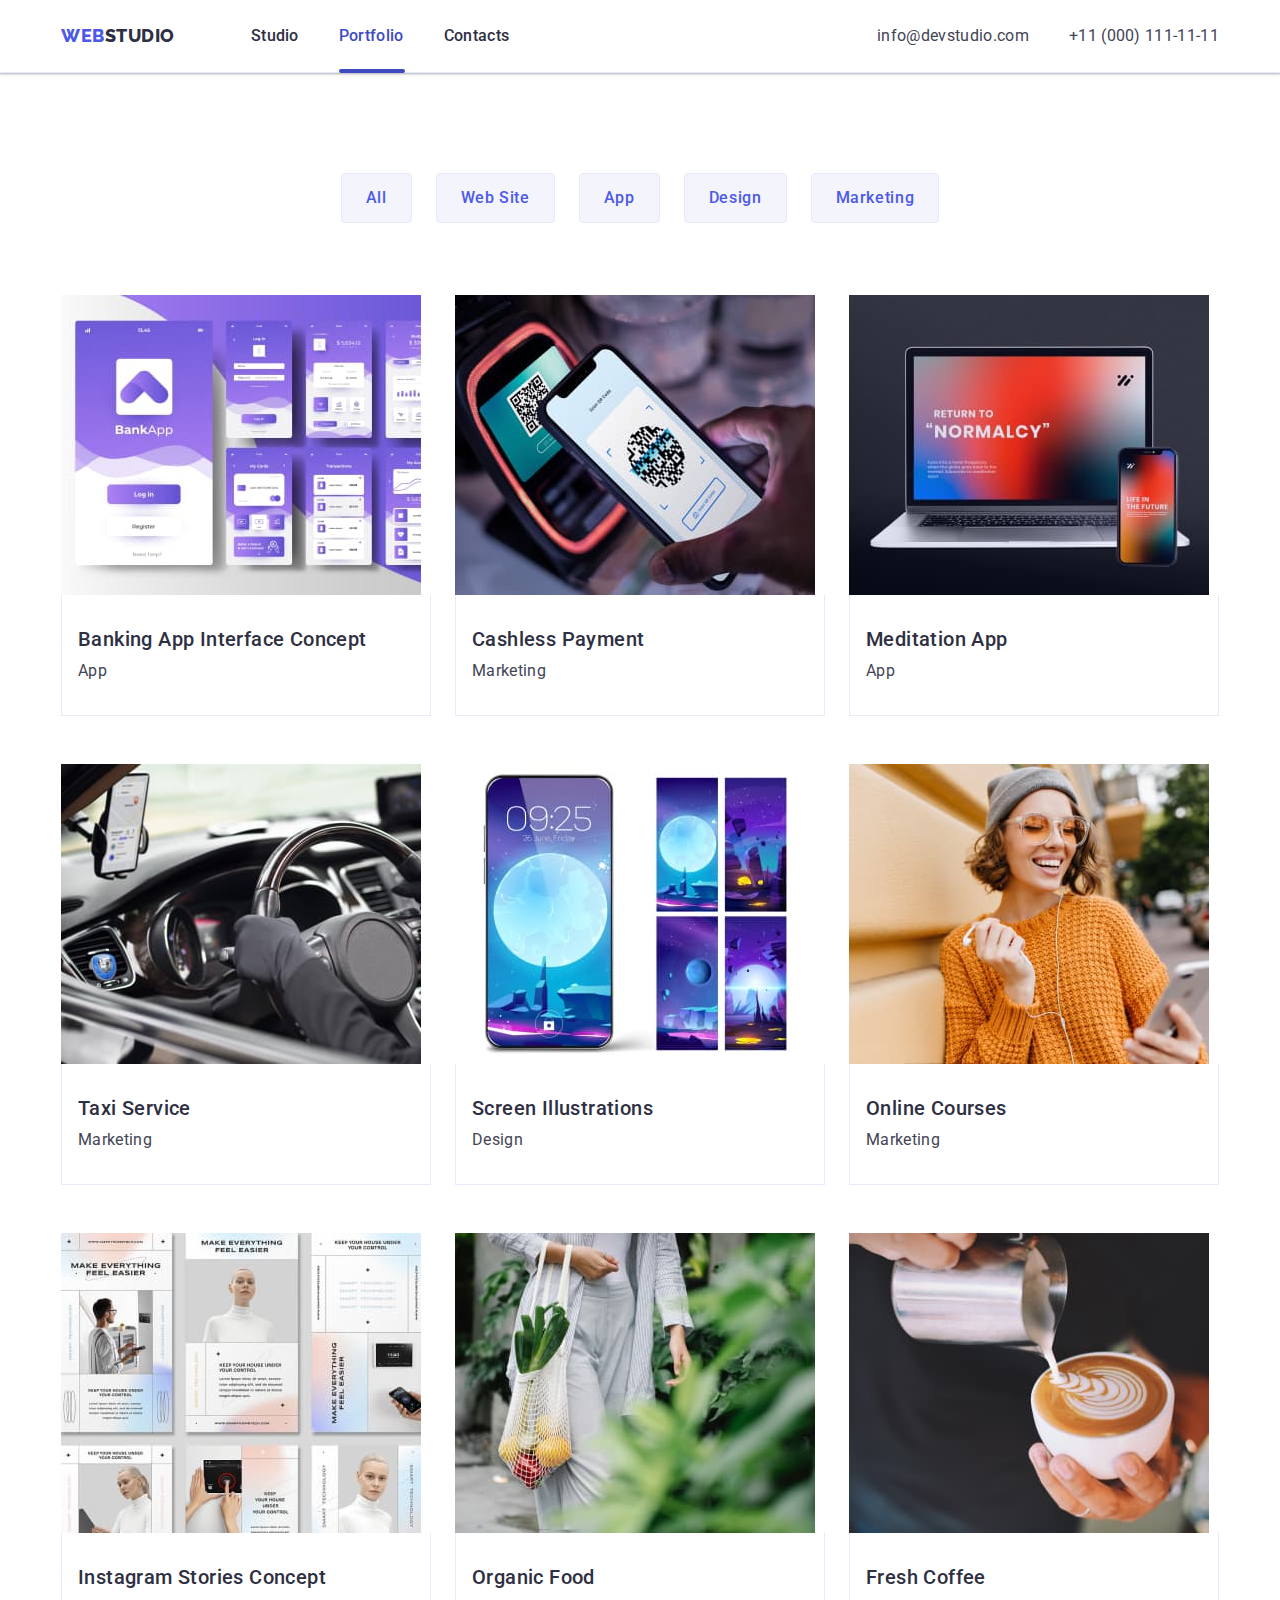
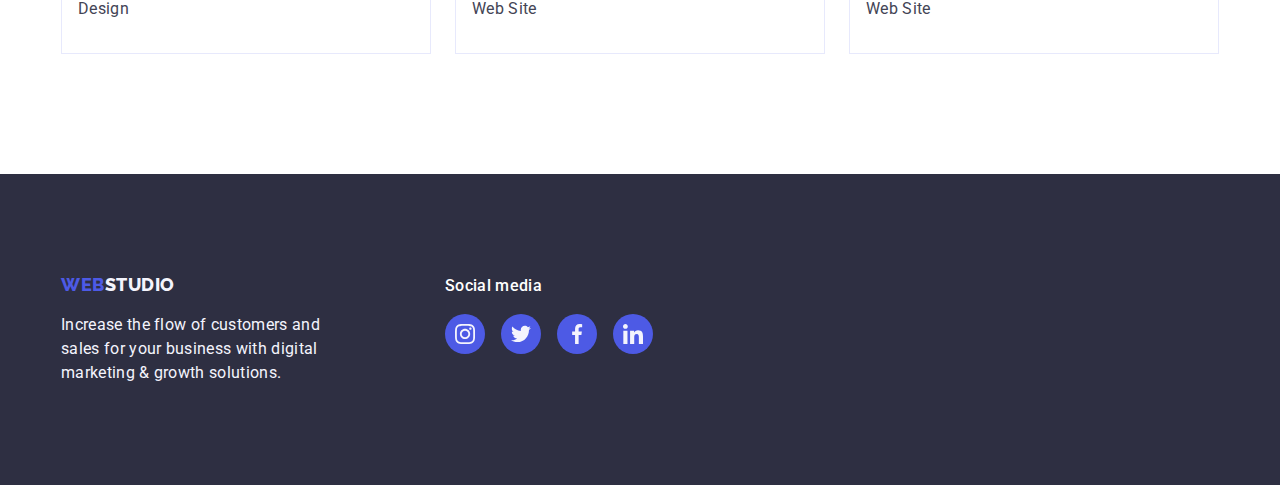
==== portfolio.html @ b8171e00 "correction 2" ====
<!DOCTYPE html>
<html lang="en">
<head>
    <meta charset="UTF-8">
    <meta http-equiv="X-UA-Compatible" content="IE=edge">
    <meta name="viewport" content="width=device-width, initial-scale=1.0">
    <title>Document</title>
    <link rel="preconnect" href="https://fonts.googleapis.com">
    <link rel="preconnect" href="https://fonts.gstatic.com" crossorigin>
    <link rel="preconnect" href="https://fonts.googleapis.com">
    <link rel="preconnect" href="https://fonts.gstatic.com" crossorigin>
    <link rel="preconnect" href="https://fonts.googleapis.com">
    <link rel="preconnect" href="https://fonts.gstatic.com" crossorigin>
    <link href="https://fonts.googleapis.com/css2?family=Raleway:wght@800&family=Roboto:wght@400;500;700&display=swap"
        rel="stylesheet">
    <link rel="stylesheet" href="https://cdnjs.cloudflare.com/ajax/libs/modern-normalize/1.1.0/modern-normalize.min.css"
        integrity="sha512-wpPYUAdjBVSE4KJnH1VR1HeZfpl1ub8YT/NKx4PuQ5NmX2tKuGu6U/JRp5y+Y8XG2tV+wKQpNHVUX03MfMFn9Q=="
        crossorigin="anonymous" referrerpolicy="no-referrer" />
    <link rel="stylesheet" href="./css/styles.css">
</head>
<body>
<!--Header-->
<header>    
        <div class="container">           
        <a href="./index.html" class="logo link"><span style="color: #4D5AE5;">Web</span>Studio</a>
        <nav>
        <ul class="list site-nav-list">
            <li class="item">
                <a href="./index.html" class="site-nav link">Studio</a>
            </li>
            <li class="item">
                <a href="Portfolio" class="site-nav current current-portfolio link">Portfolio</a>
            </li>
            <li class="item">
                <a href="Contacts" class="site-nav link">Contacts</a>
            </li>
        </ul>        
        </nav>

    <ul class="list contacts">
        <li class="item item-contacts">
            <a href="mailto:info@devstudio.com" class="header-item link">info@devstudio.com</a>
        </li>
        <li class="item item-contacts">
            <a href="tel:+11(000)111-11-11" class="header-item link">+11 (000) 111-11-11
    
            </a>
        </li>
    
    </ul>
    </div>    
 </header>   

    <!--filter portfolio-->
    <main>
        <section class="section portfolio">
            <div class="container">
            <h1 class="visually-hidden">Our works</h1>
        <ul class="list btn-list">
            <li class="btn-item">
                <button type="button" class="btn secondary">All</button>
            </li>
            <li class="btn-item">
                <button type="button" class="btn secondary">Web Site</button>
            </li>
            <li class="btn-item">
                <button type="button" class="btn secondary">App</button>
            </li>
            <li class="btn-item">
                <button type="button" class="btn secondary">Design</button>
            </li>
            <li class="btn-item">
                <button type="button" class="btn secondary">Marketing</button>
            </li>
        </ul>
           
        
                           
    <!--Портфолио фото-->
          <ul class="work-list list">
            <li class="works-item">
                <a href="" class="link works-link">
                    <div class="works-overlay-thumb">
                <img class="img" src="./images/banking.jpg"
                alt="Banking App Interface Concept" width="360">
                <p class="works-item-overlay">14 Stylish and User-Friendly App Design Concepts · Task Manager App · Calorie Tracker App · Exotic Fruit Ecommerce App ·
                Cloud Storage App</p>
                    </div>
                <div class="portfolio-item">
                <h2 class="list-title">Banking App Interface Concept</h2>
                <p class="variaty">App</p>
                </div>
                </a>
            </li>
            <li  class="works-item">
                <a href="" class="link works-link">
                    <div class="works-overlay-thumb">
                <img class="img" src="./images/cashlesspayment.jpg" alt="Cashless Payment" width="360">
                <p class="works-item-overlay">14 Stylish and User-Friendly App Design Concepts · Task Manager App · Calorie Tracker App
                    · Exotic Fruit Ecommerce App ·
                    Cloud Storage App</p>
                </div>
                <div class="portfolio-item">
                <h2 class="list-title">Cashless Payment</h2>
                <p class="variaty">Marketing</p>
                </div>
                </a>
            </li>
            <li  class="works-item">
                <a href="" class="link works-link">
                    <div class="works-overlay-thumb">
                <img class="img" src="./images/meditationapp.jpg" alt="Meditation App" width="360">
                <p class="works-item-overlay">14 Stylish and User-Friendly App Design Concepts · Task Manager App · Calorie Tracker App
                    · Exotic Fruit Ecommerce App ·
                    Cloud Storage App</p>
                </div>
                <div class="portfolio-item">
                <h2 class="list-title">Meditation App</h2>
                <p class="variaty">App</p>
                </div>
                </a>
            </li>
            <li  class="works-item">
                <a href="" class="link works-link">
                    <div class="works-overlay-thumb">
                <img class="img" src="./images/taxiservice.jpg" alt="Taxi Service" width="360">
                <p class="works-item-overlay">14 Stylish and User-Friendly App Design Concepts · Task Manager App · Calorie Tracker App
                    · Exotic Fruit Ecommerce App ·
                    Cloud Storage App</p>
                </div>
                <div class="portfolio-item">
                <h2 class="list-title">Taxi Service</h2>
                <p class="variaty">Marketing</p>
                </div>
                </a>
            </li>
            <li  class="works-item">
                <a href="" class="link works-link">
                    <div class="works-overlay-thumb">
                <img class="img" src="./images/screenillustrations.jpg" alt="Screen Illustrations" width="360">
                <p class="works-item-overlay">14 Stylish and User-Friendly App Design Concepts · Task Manager App · Calorie Tracker App
                    · Exotic Fruit Ecommerce App ·
                    Cloud Storage App</p>
                </div>
                <div class="portfolio-item">
                <h2 class="list-title">Screen Illustrations</h2>
                <p class="variaty">Design</p>
                </div>
                </a>
            </li>
            <li  class="works-item">
                <a href="" class="link works-link">
                    <div class="works-overlay-thumb">
                <img class="img" src="./images/onlinecourses.jpg" alt="Online Courses" width="360">
                <p class="works-item-overlay">14 Stylish and User-Friendly App Design Concepts · Task Manager App · Calorie Tracker App
                    · Exotic Fruit Ecommerce App ·
                    Cloud Storage App</p>
                </div>
                <div class="portfolio-item">
                <h2 class="list-title">Online Courses</h2>
                <p class="variaty">Marketing</p>
                </div>
                </a>
            </li>
            <li  class="works-item">
                <a href="" class="link works-link">
                    <div class="works-overlay-thumb">
                <img class="img" src="./images/instagram.jpg" alt="Instagram Stories Concept" width="360">
                <p class="works-item-overlay">14 Stylish and User-Friendly App Design Concepts · Task Manager App · Calorie Tracker App
                    · Exotic Fruit Ecommerce App ·
                    Cloud Storage App</p>
                </div>
                <div class="portfolio-item">
                <h2 class="list-title">Instagram Stories Concept</h2>
                <p class="variaty">Design</p>
                </div>
                </a>
            </li>
            <li  class="works-item">
                <a href="" class="link works-link">
                    <div class="works-overlay-thumb">
                <img class="img" src="./images/organicfood.jpg" alt="Organic Food" width="360">
                <p class="works-item-overlay">14 Stylish and User-Friendly App Design Concepts · Task Manager App · Calorie Tracker App
                    · Exotic Fruit Ecommerce App ·
                    Cloud Storage App</p>
                </div>
                <div class="portfolio-item">
                <h2 class="list-title">Organic Food</h2>
                <p class="variaty">Web Site</p>
                </div>
                </a>
            </li>
            <li  class="works-item">
                <a href="" class="link works-link">
                    <div class="works-overlay-thumb">
                <img class="img" src="./images/freshcoffee.jpg" alt="Fresh Coffee" width="360">
                <p class="works-item-overlay">14 Stylish and User-Friendly App Design Concepts · Task Manager App · Calorie Tracker App
                    · Exotic Fruit Ecommerce App ·
                    Cloud Storage App</p>
                </div>
                <div class="portfolio-item">
                <h2 class="list-title">Fresh Coffee</h2>
                <p class="variaty">Web Site</p>
                </div>
                </a>
            </li>          
        </ul>
    </div>
        </section>

    </main>

<footer>
    <div class="container">
        <div class="footer-nav">
            <a href="/index.html" class="logo"><span style="color: #4D5AE5">Web</span>Studio</a>
            <p class="footer-paragraph">
                Increase the flow of customers and sales for your business with digital marketing & growth solutions.
            </p>
        </div>

        <div class="social">
            <p class="footer-title">Social media</p>
            <ul class="social-links list">
                <li class="social-icons">
                    <a href="" class="social-icons-link">
                        <svg class="icons-footer" width="20" height="20">
                            <use href="./images/icons.svg#instagram"></use>
                        </svg>
                    </a>
                </li>

                <li class="social-icons">
                    <a href="" class="social-icons-link">
                        <svg class="icons-footer" width="20" height="20">
                            <use href="./images/icons.svg#twitter"></use>
                        </svg>
                    </a>
                </li>

                <li class="social-icons">
                    <a href="" class="social-icons-link">
                        <svg class="icons-footer" width="20" height="20">
                            <use href="./images/icons.svg#facebook"></use>
                        </svg>
                    </a>
                </li>

                <li class="social-icons">
                    <a href="" class="social-icons-link">
                        <svg class="icons-footer" width="20" height="20">
                            <use href="./images/icons.svg#linkedin"></use>
                        </svg>
                    </a>
                </li>


            </ul>
        </div>



    </div>

</footer>


</body>
</html>
---- css/styles.css ----
:root {
  --primary-text-color: #434455;
  --title-text-color: #2E2F42;
  --main-blue-color: #4D5AE5;
  --curent-accent-color: #404BBF;
  --primary-white-color: #ffffff;
  --secondary-background-color: #F4F4FD;
  --dark-background-color: #2E2F42;
  --footer-address-text-color: #F4F4FD;
  --footer-social-accent-color:#31D0AA;
  --main-border-color: #E7E9FC;
--clients-icon-color: #8e8f99;

}

body {
  color: var(--primary-text-color);
  background-color: var(--primary-white-color);
  font-family: Roboto, sans-serif;
  letter-spacing: 0.32px;
  font-style: normal;
  font-weight: 400;
  font-size: 16px;
  line-height: 1.5;

  margin: 0;
}

.container {
  margin-left: auto;
  margin-right: auto;
  max-width: 1158px;
  padding-left: 15px;
  padding-right: 15px;
}

.section {
  padding-top: 120px;
  padding-bottom: 120px;
  
}

/* ---------- Header --------   */

header {
border-bottom: 1px solid  var(--main-border-color);
  box-shadow: 0px 1px 6px 0px rgba(46, 47, 66, 0.08), 0px 1px 1px 0px rgba(46, 47, 66, 0.16), 0px 2px 1px 0px rgba(46, 47, 66, 0.08);
}

header .container {
  display: flex;
  align-items: center;
}

.logo {
  margin-right: 76px;

  color: var(--title-text-color);
  font-family: Raleway, sans-serif;
  font-weight: 800;
  font-size: 18px;
  font-style: normal;
  line-height: 1.17;
  letter-spacing: 0.54px;
  text-decoration: none;
  text-transform: uppercase;
}

.site-nav {
  color: var(--title-text-color);
  font-weight: 500;
  
  
}

.site-nav:hover,
.site-nav:focus {
  color: var(--curent-accent-color);
}

.site-nav.link {
  display: block;
  padding-top: 24px;
  padding-bottom: 24px;
}

.list {
  display: flex;
  list-style-type: none;
}

.site-nav-list,
.list.contacts {
  gap: 40px;
}

.list.contacts {
  display: flex;
  margin-left: auto;
}

.header-item {
  color: var(--primary-text-color);
  transition: color 250ms cubic-bezier(0.4, 0, 0.2, 1);
  
}

.site-nav.current{
  color: var(--curent-accent-color);
position: relative;
transition: color 250ms cubic-bezier(0.4, 0, 0.2, 1);
}

.site-nav.current::after {     
  content: "";
  background-color: var(--curent-accent-color);
  
  position: absolute;
  height: 4px;
  bottom: -1px;
  left: 0;
  border-radius: 2px;
  width: 48px;
}


/*.site-nav.link,
.header-item.link {
  display: flex;
  align-items: center;
  justify-content: center;
}*/

.header-item.link:hover,
.header-item.link:focus {
  color: var(--curent-accent-color);
  fill: var(--curent-accent-color);
}

/*  ------- Main content ------------  */

h1,
h2,
h3,
p,
ul {
  margin-top: 0;
  margin-bottom: 0;
}

ul {
  padding-left: 0;
}

.visually-hidden {
  position: absolute;
  width: 1px;
  height: 1px;
  margin: -1px;
  border: 0;
  padding: 0;
  white-space: nowrap;
  clip-path: inset(100%);
  clip: rect(0 0 0 0);
  overflow: hidden;
}

/* ----------  Baner ----------   */

.baner-title {
  color: var(--primary-white-color);
  cursor: pointer;
  font-weight: 700;
  font-size: 56px;
  line-height: 1.07;
  text-align: center;
  letter-spacing: 1.12px;
  margin-bottom: 48px;
}

.baner {
 
  text-align: center;
  padding-top: 188px;
  padding-bottom: 292px;

  max-width: 1440px;
  height: 600px;
  margin-left: auto;
  margin-right: auto;

  background-image: linear-gradient(to bottom, rgba(46, 47, 66, 0.70), rgba(46, 47, 66, 0.70)),
  url(../images/peopleoffice.jpg);
  background-color: var(--dark-background-color);
  background-repeat: no-repeat;
  background-position: center;
  background-size: cover;
}

/* ----------  Button ----------   */



.btn.primary {
  color: var(--primary-white-color);
  background-color: var(--main-blue-color);
  
  display: flex;
  align-items: center;
  
  border: 2px solid var(--main-blue-color);
  border-radius: 4px;
  box-shadow: 0px 4px 4px 0px rgba(0, 0, 0, 0.15);
  margin-left: auto;
  margin-right: auto;
 
  min-width: 169px;
  padding: 16px 32px;
transition: background-color 250ms cubic-bezier(0.4, 0, 0.2, 1);
}

.btn.primary:focus,
.btn.primary:hover {
  background-color: var(--curent-accent-color);
  border-color: var(--main-blue-color);
}

/* ------------- Titles --------   */

.section-title,
.list-title {
  color: var(--title-text-color);
}

.section-title {
  font-weight: 700;
  font-size: 36px;
  line-height: 1.11;
  letter-spacing: 0.72px;
  text-align: center;
  text-transform: capitalize;

  margin-bottom: 72px;
}

/* ---------- Images -----------  */

.img {
  display: block;
  max-width: 100%;
  height: auto;
}

/* ---------- What we are doing ------   */



.list-directions {
  justify-content: space-between;
  gap: 24px;
}

/* ----------- Benefits ------------ */


.list.benefits {
  display: flex;
  gap: 24px;
}

.benefits-items {
  flex-basis: calc((100% - 72px) / 4);
  
}

.thumb-benefits {
  width: 264px;
  height: 112px;
  background-color: var(--secondary-background-color);
  margin-bottom: 8px;
  display: flex;
  flex-direction: column;
  align-items: center;
  justify-content: center;
  border-radius: 4px;
}

.icons-benefits {
  background-position: 50% 50%;
  padding: 0;
}

.benefits-title,
.list-title,
.team-title {
  color: var(--title-text-color);
  font-weight: 500;
  font-size: 20px;

  line-height: 1.2;
  letter-spacing: 0.4px;
  
}

.section.benefits {
  padding-bottom: 0;
}

/* -------------   Our team ------------ */

.section.team {
  background-color: var(--secondary-background-color);
}

.teams {
  padding-top: 32px;
  padding-bottom: 32px;
 
  background-color: var(--primary-white-color);
}

.list {
  display: flex;

  list-style: none;
}

.team-title {
  text-align: center;
  margin-bottom: 8px;
}

.team-position {
  margin-bottom: 8px;
  text-align: center;
}

.team-list {
  display: flex;
  gap: 24px;
}

.team-item {
  flex-basis: calc((100% - 72px) / 4);
  box-shadow: 0px 2px 1px 0px rgba(46, 47, 66, 0.08), 0px 1px 1px 0px rgba(46, 47, 66, 0.16), 0px 1px 6px 0px rgba(46, 47, 66, 0.08);
    border-radius: 0px 0px 4px 4px;
    border-top: none;
}

.social-icons-link {
  display: flex;
  border-radius: 50%;
  width: 40px;
  height: 40px;
  
  align-items: center;
  justify-content: center;
  
  fill: var(--secondary-background-color);
  background-color: var(--main-blue-color);

  transition-property: background-color;
    transition-duration: 250ms;
    transition-timing-function: cubic-bezier(0.4, 0, 0.2, 1);
}

.social-icons-link:hover,
.social-icons-link:focus {
  background-color: var(--curent-accent-color);
}

.list.social {
  display: flex;
  width: 232px;
  justify-content:center;
  margin-left: auto;
  margin-right: auto;
  gap: 24px;
}

.link {
  text-decoration: none;
}

/*  --------- Our clients costomers ---------*/

.list.clients {
  gap: 24px;
}

.icons-clients {
  fill: currentColor;
}

.clients-link {
  width: 168px;
  height: 88px;
  border: 1px solid rgba(142, 143, 153, 1);
  border-radius: 4px;

  display: flex;
  justify-content: center;
  align-items: center;
  color: var(--clients-icon-color);
  transition: border-color 250ms cubic-bezier(0.4, 0, 0.2, 1),
    color 250ms cubic-bezier(0.4, 0, 0.2, 1);
}

.clients-link:hover,
.clients-link:focus {
  color: var(--curent-accent-color);
  border-color: var(--curent-accent-color);
}

/*  --------------------------------- Portfolio page ------------------ */

.site-nav.current-portfolio::after {
  width: 66px;
  content: "";
  background-color: var(--curent-accent-color);
  border-radius: 2px;
  position: absolute;
  height: 4px;
  bottom: -1px;
  left: 0;
}

.section.portfolio {
padding-top: 100px;
}

.btn.secondary {
  cursor: pointer;
  color: var(--main-blue-color);
  background-color: var(--secondary-background-color);
  font-family: inherit;
  text-align: center;
  font-weight: 500;
  font-size: 16px;
  line-height: 1.5;
  letter-spacing: 0.64px;
  
  border-radius: 4px;
  border: 1px solid var(--main-border-color);

  min-width: 69px;
    padding: 12px 24px;
    
    align-items: center;
    margin-bottom: 72px;

    transition-property: color, background-color, border-color, box-shadow;
      transition-duration: 250ms, 250ms, 250ms, 250ms;
      transition-timing-function: cubic-bezier(0.4, 0, 0.2, 1), cubic-bezier(0.4, 0, 0.2, 1), cubic-bezier(0.4, 0, 0.2, 1), cubic-bezier(0.4, 0, 0.2, 1);
}



.btn.secondary:hover,
.btn.secondary:focus {
  background-color: var(--curent-accent-color);
  border-color: var(--curent-accent-color);
   color: var(--primary-white-color);
  box-shadow: 0px 2px 2px 0px rgba(0, 0, 0, 0.12), 0px 2px 1px 0px rgba(0, 0, 0, 0.08), 0px 3px 1px 0px rgba(0, 0, 0, 0.10);
}

.btn-list {
  display: flex;
  gap:24px;
  justify-content: center;

  margin-bottom: 0;
}

.works-overlay-thumb {
  position: relative;
  overflow: hidden;
}

.works-item:hover .works-item-overlay {
  transform: translateY(0);
}

.works-item-overlay {
  color: var(--footer-address-text-color);
  background-color: var(--main-blue-color);
  padding: 40px 32px;

  position: absolute;
  top: 0;
  right: 0;
  height: 100%;
  
  transform: translateY(100%);
  transition: transform 250ms cubic-bezier(0.4, 0, 0.2, 1);
}

.variaty {
  color: var(--primary-text-color);
}

.work-list .variaty {
  font-size: 16px;
  line-height: 1.5;
  letter-spacing: 0.32px;
}

.work-list {
  display: flex;
  flex-wrap: wrap;
  row-gap: 48px;
  column-gap: 24px;
}

.works-item {
  flex-basis: calc((100% - 48px) / 3);
  box-shadow: none;
}

.works-link {
  display: block;
transition: box-shadow 250ms cubic-bezier(0.4, 0, 0.2, 1);
}

.works-link:hover {
  box-shadow: 0px 2px 1px 0px rgba(46, 47, 66, 0.08), 0px 1px 1px 0px rgba(46, 47, 66, 0.16), 0px 1px 6px 0px rgba(46, 47, 66, 0.08);
}

.portfolio-item {
  padding: 32px 16px;
  border: 1px solid var(--main-border-color);
    border-top: none;
}


.list-title {
  margin-bottom: 8px;
}

.work-list .list-title {
  font-weight: 500;
  font-size: 20px;
  line-height: 1.2;
  letter-spacing: 0.4px;
  text-transform: none;
}

/* ----------  footer ----------  */

footer {
  padding-top: 100px;
  padding-bottom: 100px;
  background-color: var(--dark-background-color);
}

footer .container {
  display: flex;
  align-items: baseline;
}

.footer-nav {
  width: 264px;
  margin-right: 120px;
  
}

footer .logo {
  display: block;
  margin-bottom: 18px;
  margin-right: 0;
}

footer .logo,
.footer-paragraph {
  color: var(--footer-address-text-color);
}

footer .social-icons {
  display: flex;
  align-items: center;
}

.social {
  display: block;
  width: 208px;
}

.icons-footer {
  fill: var(--footer-address-text-color)
}

footer .social-icons-link {
  background-color: var(--main-blue-color);
}

footer .social-links.list {
  display: flex;
  gap: 16px;

  transition-property: background-color;
    transition-duration: 250ms;
    transition-timing-function: cubic-bezier(0.4, 0, 0.2, 1);
}

footer .social-icons-link:hover,
footer .social-icons-link:focus {
  background-color: var(--footer-social-accent-color);
}

.footer-title {
  color: var(--primary-white-color);
  font-weight: 500;
  letter-spacing: 0.02em;
  margin-bottom: 16px;
}

/* ----------  modal ----------  */

.backdrop {
position: fixed;
top: 0;
width: 100%;
height: 100%;
background-color: rgba(46, 47, 66, 0.40);
transition: opacity 250ms cubic-bezier(0.4, 0, 0.2, 1),
  visibility 250ms cubic-bezier(0.4, 0, 0.2, 1);
}

.backdrop.is-hidden .modal {
  transform: translate(-50%, -50%) scale(0);
}

.modal {
  width: 408px;
  min-height: 584px;
  border-radius: 4px;
    background: #FCFCFC;
    box-shadow: 0px 2px 1px 0px rgba(0, 0, 0, 0.20), 0px 1px 3px 0px rgba(0, 0, 0, 0.12), 0px 1px 1px 0px rgba(0, 0, 0, 0.14);

    position: absolute;
    top: 50%;
    left: 50%;
    transform: translate(-50%, -50%) scale(1);
    transition: transform 250ms cubic-bezier(0.4, 0, 0.2, 1)
}

.modal-close-button{
  display: flex;
  fill: var(--title-text-color);
  border-radius: 50%;
  width: 24px;
  height: 24px;
  border: 1px solid rgba(0, 0, 0, 0.1);
  padding: 0;
    align-items: center;
    justify-content: center;
    background-color: var(--main-border-color);

  transition: background-color 250ms cubic-bezier(0.4, 0, 0.2, 1),
    border 250ms cubic-bezier(0.4, 0, 0.2, 1);
    position: absolute;
    top: 24px;
    right: 24px;
    cursor: pointer;
}

.modal-close-button:hover,
.modal-close-button:focus {
  border: none;
  background-color: var(--curent-accent-color);
}

.modal-icon {
  transition: fill 250ms cubic-bezier(0.4, 0, 0.2, 1);
}

.modal-close-button:hover .modal-icon,
.modal-close-button:focus .modal-icon {
  fill: var(--primary-white-color);
}

.is-hidden {
  opacity: 0;
  visibility: hidden;
  pointer-events: none;
}
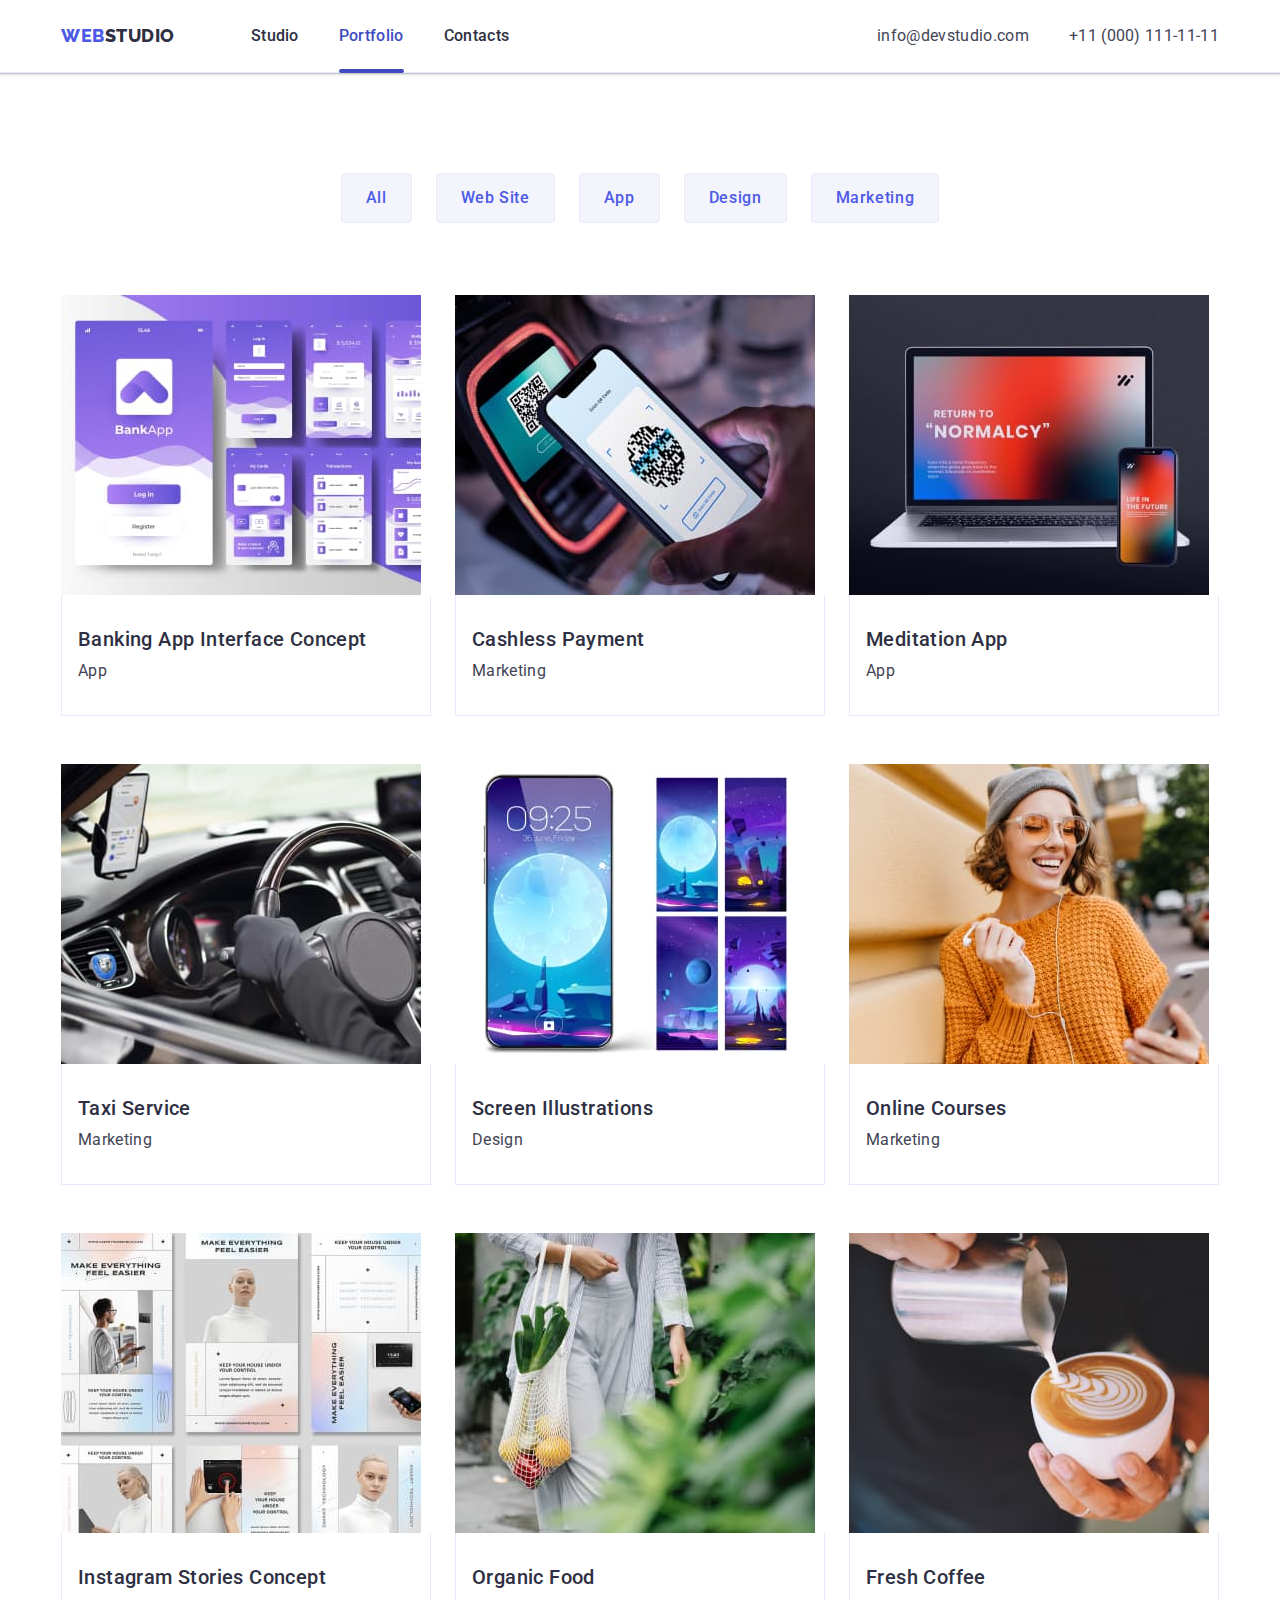
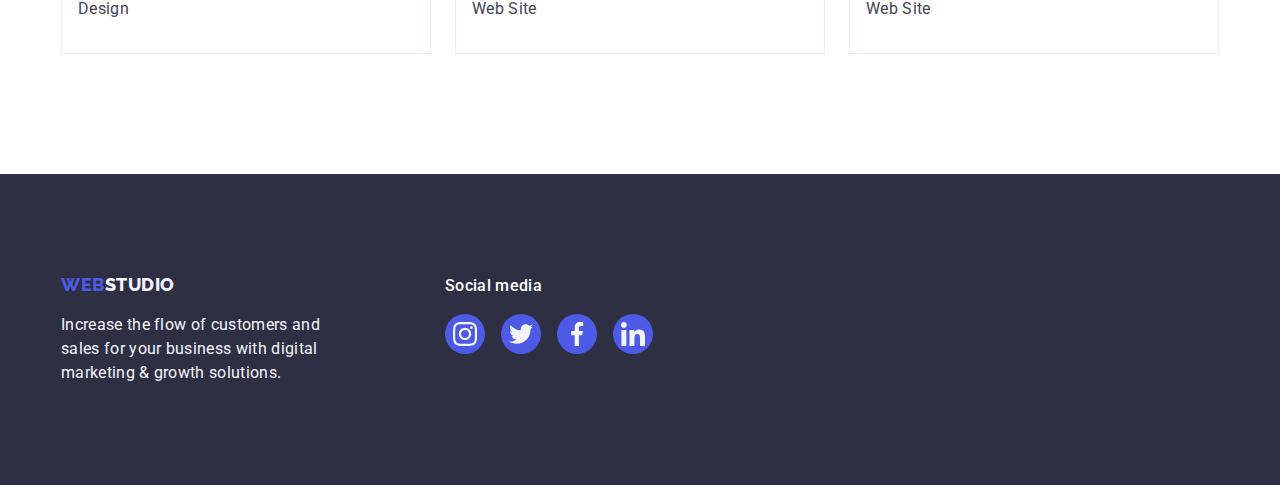
==== commit 0d9a8671: "correction 3" ====
--- a/portfolio.html
+++ b/portfolio.html
@@ -29,7 +29,7 @@
                 <a href="./index.html" class="site-nav link">Studio</a>
             </li>
             <li class="item">
-                <a href="Portfolio" class="site-nav current current-portfolio link">Portfolio</a>
+                <a href="Portfolio" class="site-nav current link">Portfolio</a>
             </li>
             <li class="item">
                 <a href="Contacts" class="site-nav link">Contacts</a>
@@ -224,7 +224,7 @@
             <ul class="social-links list">
                 <li class="social-icons">
                     <a href="" class="social-icons-link">
-                        <svg class="icons-footer" width="20" height="20">
+                        <svg class="icons-footer" width="24" height="24">
                             <use href="./images/icons.svg#instagram"></use>
                         </svg>
                     </a>
@@ -232,7 +232,7 @@
 
                 <li class="social-icons">
                     <a href="" class="social-icons-link">
-                        <svg class="icons-footer" width="20" height="20">
+                        <svg class="icons-footer" width="24" height="24">
                             <use href="./images/icons.svg#twitter"></use>
                         </svg>
                     </a>
@@ -240,7 +240,7 @@
 
                 <li class="social-icons">
                     <a href="" class="social-icons-link">
-                        <svg class="icons-footer" width="20" height="20">
+                        <svg class="icons-footer" width="24" height="24">
                             <use href="./images/icons.svg#facebook"></use>
                         </svg>
                     </a>
@@ -248,7 +248,7 @@
 
                 <li class="social-icons">
                     <a href="" class="social-icons-link">
-                        <svg class="icons-footer" width="20" height="20">
+                        <svg class="icons-footer" width="24" height="24">
                             <use href="./images/icons.svg#linkedin"></use>
                         </svg>
                     </a>
--- a/css/styles.css
+++ b/css/styles.css
@@ -69,7 +69,9 @@
 .site-nav {
   color: var(--title-text-color);
   font-weight: 500;
-  
+  display: block;
+    padding-top: 24px;
+    padding-bottom: 24px;
   
 }
 
@@ -78,11 +80,11 @@
   color: var(--curent-accent-color);
 }
 
-.site-nav.link {
+/*.site-nav.link {
   display: block;
   padding-top: 24px;
   padding-bottom: 24px;
-}
+}*/
 
 .list {
   display: flex;
@@ -94,47 +96,41 @@
   gap: 40px;
 }
 
-.list.contacts {
-  display: flex;
-  margin-left: auto;
-}
-
-.header-item {
-  color: var(--primary-text-color);
+.current {
+  color: var(--curent-accent-color);
+  position: relative;
   transition: color 250ms cubic-bezier(0.4, 0, 0.2, 1);
-  
-}
-
-.site-nav.current{
-  color: var(--curent-accent-color);
-position: relative;
-transition: color 250ms cubic-bezier(0.4, 0, 0.2, 1);
-}
-
-.site-nav.current::after {     
+}
+
+.current::after {
   content: "";
   background-color: var(--curent-accent-color);
-  
+
   position: absolute;
   height: 4px;
   bottom: -1px;
   left: 0;
   border-radius: 2px;
-  width: 48px;
-}
-
-
-/*.site-nav.link,
-.header-item.link {
-  display: flex;
-  align-items: center;
-  justify-content: center;
-}*/
+  width: 100%;
+
+}
+
+.list.contacts {
+  display: flex;
+  margin-left: auto;
+}
+
+.header-item {
+  color: var(--primary-text-color);
+  transition: color 250ms cubic-bezier(0.4, 0, 0.2, 1);
+  
+}
+
 
 .header-item.link:hover,
 .header-item.link:focus {
   color: var(--curent-accent-color);
-  fill: var(--curent-accent-color);
+  /*fill: var(--curent-accent-color);*/
 }
 
 /*  ------- Main content ------------  */
@@ -477,8 +473,10 @@
   overflow: hidden;
 }
 
+
 .works-item:hover .works-item-overlay {
   transform: translateY(0);
+  
 }
 
 .works-item-overlay {
@@ -515,11 +513,12 @@
 .works-item {
   flex-basis: calc((100% - 48px) / 3);
   box-shadow: none;
+  
 }
 
 .works-link {
   display: block;
-transition: box-shadow 250ms cubic-bezier(0.4, 0, 0.2, 1);
+  transition: box-shadow 250ms cubic-bezier(0.4, 0, 0.2, 1);
 }
 
 .works-link:hover {
